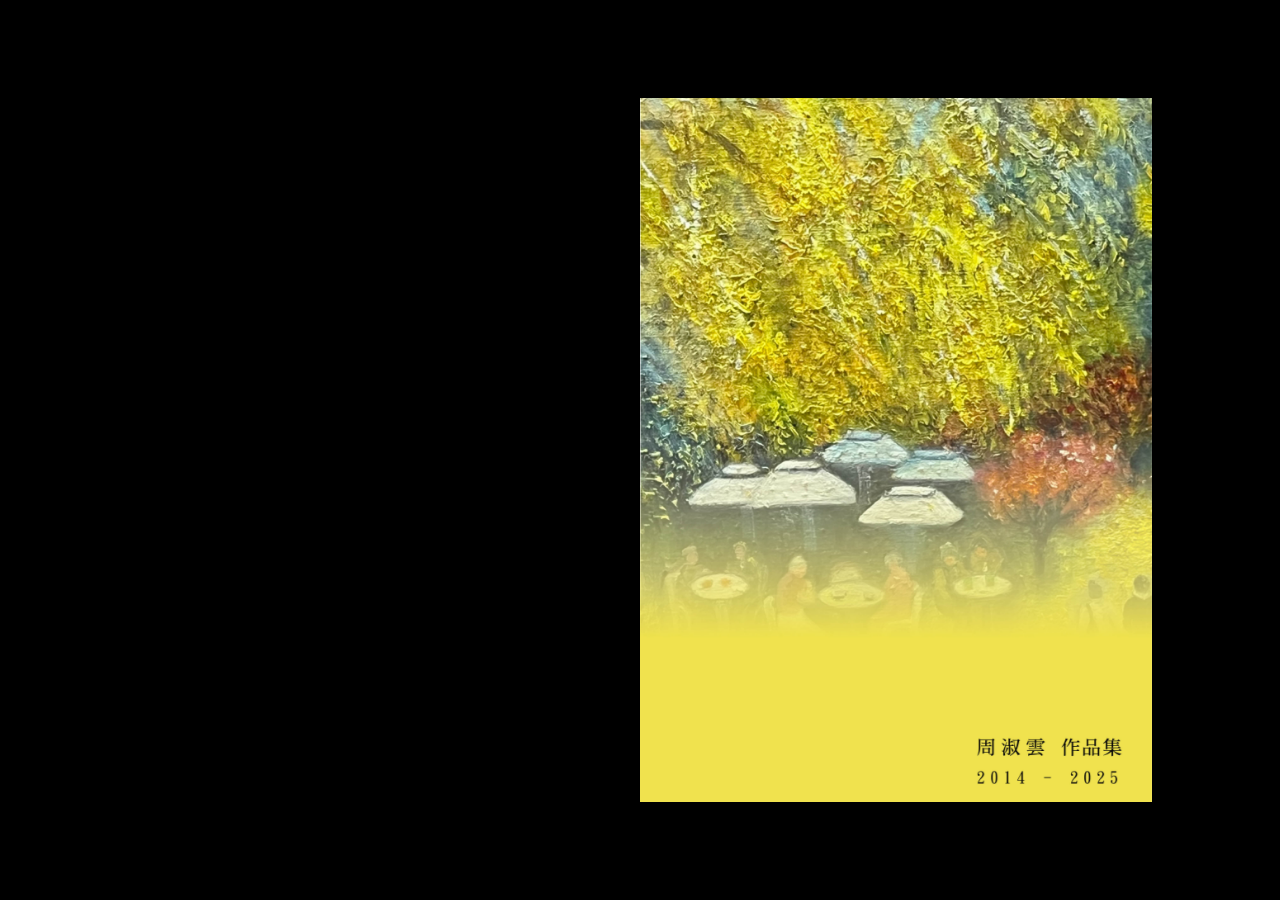
==== chou/index.html @ e3ad2f67 "chou inital" ====
<!DOCTYPE html>
<html lang="en">

<head>
  <meta charset="UTF-8" />
  <meta name="viewport" content="width=device-width, initial-scale=1.0" />
  <link rel="stylesheet" href="style.css" />
  <script src="https://cdnjs.cloudflare.com/ajax/libs/jquery/3.3.1/jquery.min.js"></script>
  <title>Pokemon Magazine</title>
</head>

<body>
  <div class="flipbook">
    <div class="hard">      
      <img src="images/artwork/作品集1.jpg" alt="" />
    </div>
    <div class="hard"></div>
    <div>
    </div>
    </div>

  <script src="inital.js"></script>
  <script src="jquery.js"></script>
  <script src="turn.js"></script>
  <script>
    $(".flipbook").turn();
  </script>
</body>

</html>
---- chou/style.css ----
@import url('https://fonts.googleapis.com/css2?family=Poppins:ital,wght@0,100;0,200;0,300;0,400;0,500;0,600;0,700;0,800;0,900;1,100;1,200;1,300;1,400;1,500;1,600;1,700;1,800;1,900&display=swap');

*{
    margin: 0;
    padding: 0;
    box-sizing: border-box;
	font-family: "Poppins", sans-serif;
}

body {
    display: grid;
    place-content: center;
    height: 100vh;
    width: 100vw;
	overflow: hidden;
    background-color: rgb(0, 0, 0);;
}

.flipbook {
    width: 80vw;
    height: 55vw;
    /*width: 1240px;
    height: 877px;*/
}

.flipbook .hard {
    background: #EFE24E !important;
    color: #fff;
    font-weight: bold;
    border: none; 
}

.flipbook .hard small{
	font-style: italic;
	font-weight: lighter;
	opacity: 0.7;
	font-size: 14px;
}

.flipbook .page {
    background: rgb(255, 255, 255);
	display: flex;
	flex-direction: column;
	justify-content: center;
	align-items: center;
    gap: 10px;
}

.page img{
	width: 100%;
	object-fit: cover;
	margin: auto;
}

/*
.flipbook .page small{
	font-size: 14px;
    margin-bottom: 10px;
}
*/
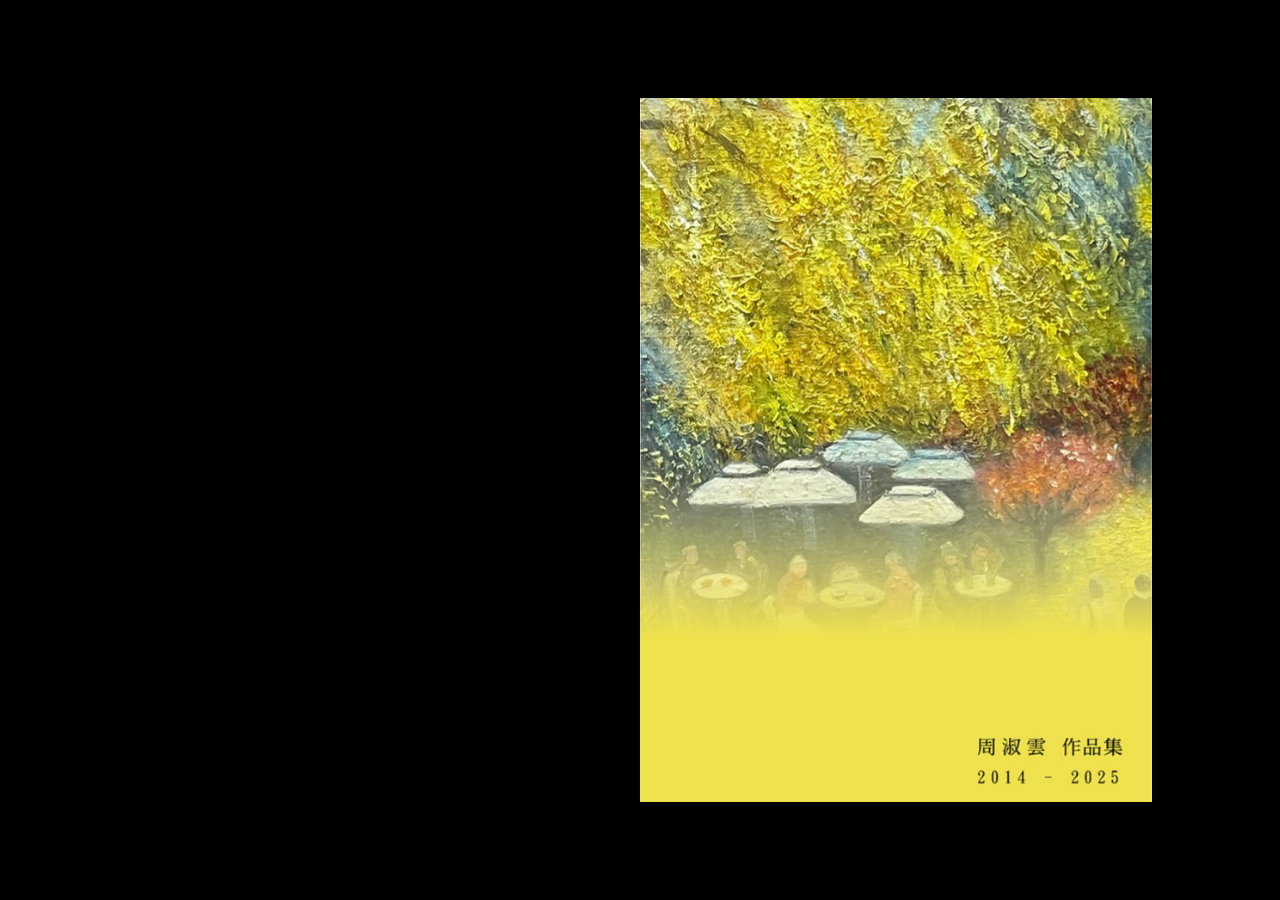
==== commit c6e0a0ba: "add loading" ====
--- a/chou/index.html
+++ b/chou/index.html
@@ -6,13 +6,14 @@
   <meta name="viewport" content="width=device-width, initial-scale=1.0" />
   <link rel="stylesheet" href="style.css" />
   <script src="https://cdnjs.cloudflare.com/ajax/libs/jquery/3.3.1/jquery.min.js"></script>
-  <title>Pokemon Magazine</title>
+  <title>周淑雲作品集</title>
 </head>
 
 <body>
+  <div id = "loading">...loading...</div>
   <div class="flipbook">
     <div class="hard">      
-      <img src="images/artwork/作品集1.jpg" alt="" />
+      <img src="./images/artwork/作品集.jpg" alt="" />
     </div>
     <div class="hard"></div>
     <div>
--- a/chou/style.css
+++ b/chou/style.css
@@ -16,6 +16,17 @@
     background-color: rgb(0, 0, 0);;
 }
 
+#loading{
+    z-index: 9999;
+    color: white;
+    background-color: black;
+    height: 100vh;
+    width: 100vw;
+    position: fixed;
+    display: flex;
+    align-items: center;
+    justify-content: center;
+}
 .flipbook {
     width: 80vw;
     height: 55vw;
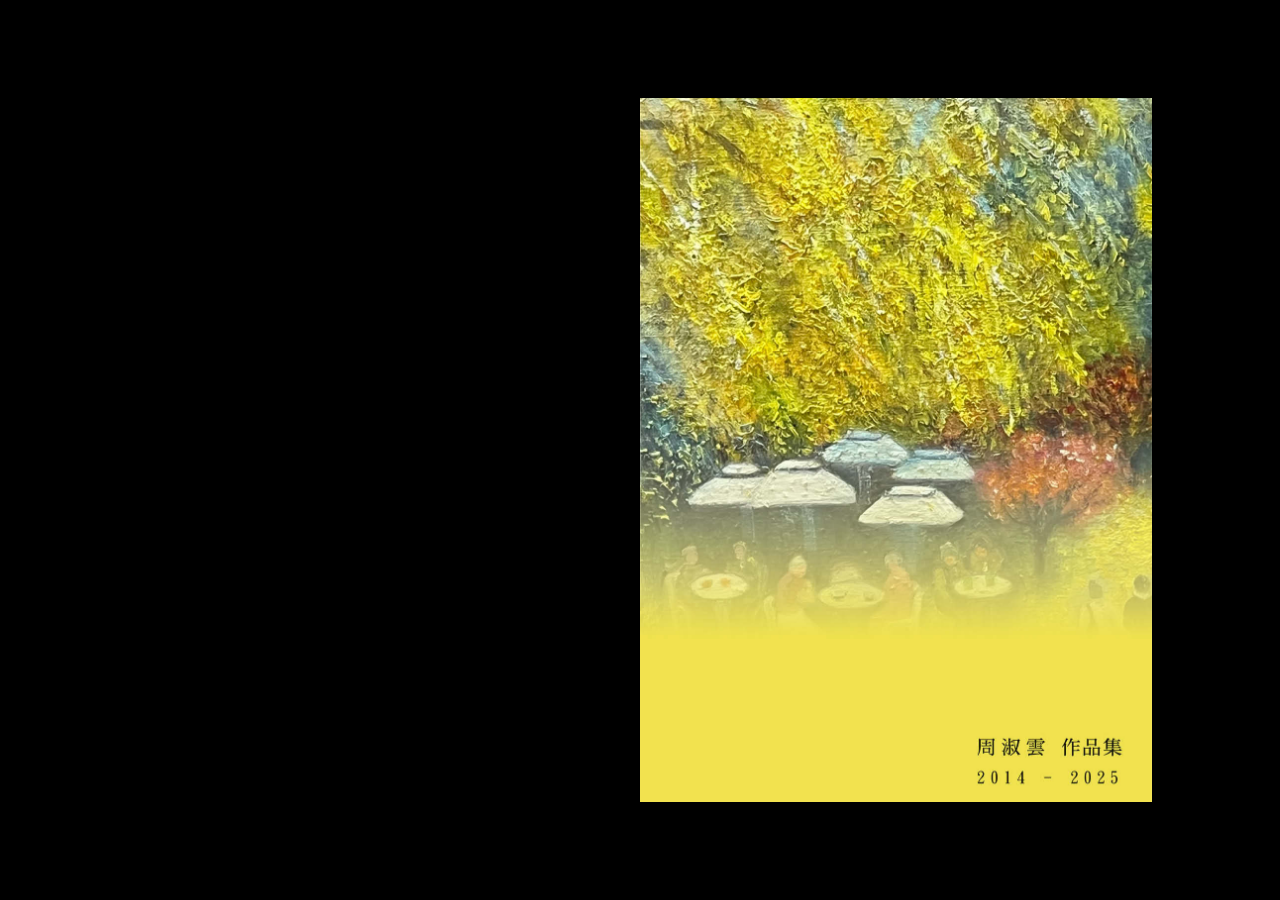
==== commit 470e126c: "add inital.js verstion" ====
--- a/chou/index.html
+++ b/chou/index.html
@@ -20,7 +20,7 @@
     </div>
     </div>
 
-  <script src="inital.js"></script>
+  <script src="inital.js?v=1"></script>
   <script src="jquery.js"></script>
   <script src="turn.js"></script>
   <script>
--- a/chou/style.css
+++ b/chou/style.css
@@ -69,3 +69,14 @@
     margin-bottom: 10px;
 }
 */
+
+
+.img, .img img{
+    display: inline-block;
+    width: 50vw;
+    height: auto;
+}
+
+#front_cover, #back_cover{
+    width: 100vw;
+}
